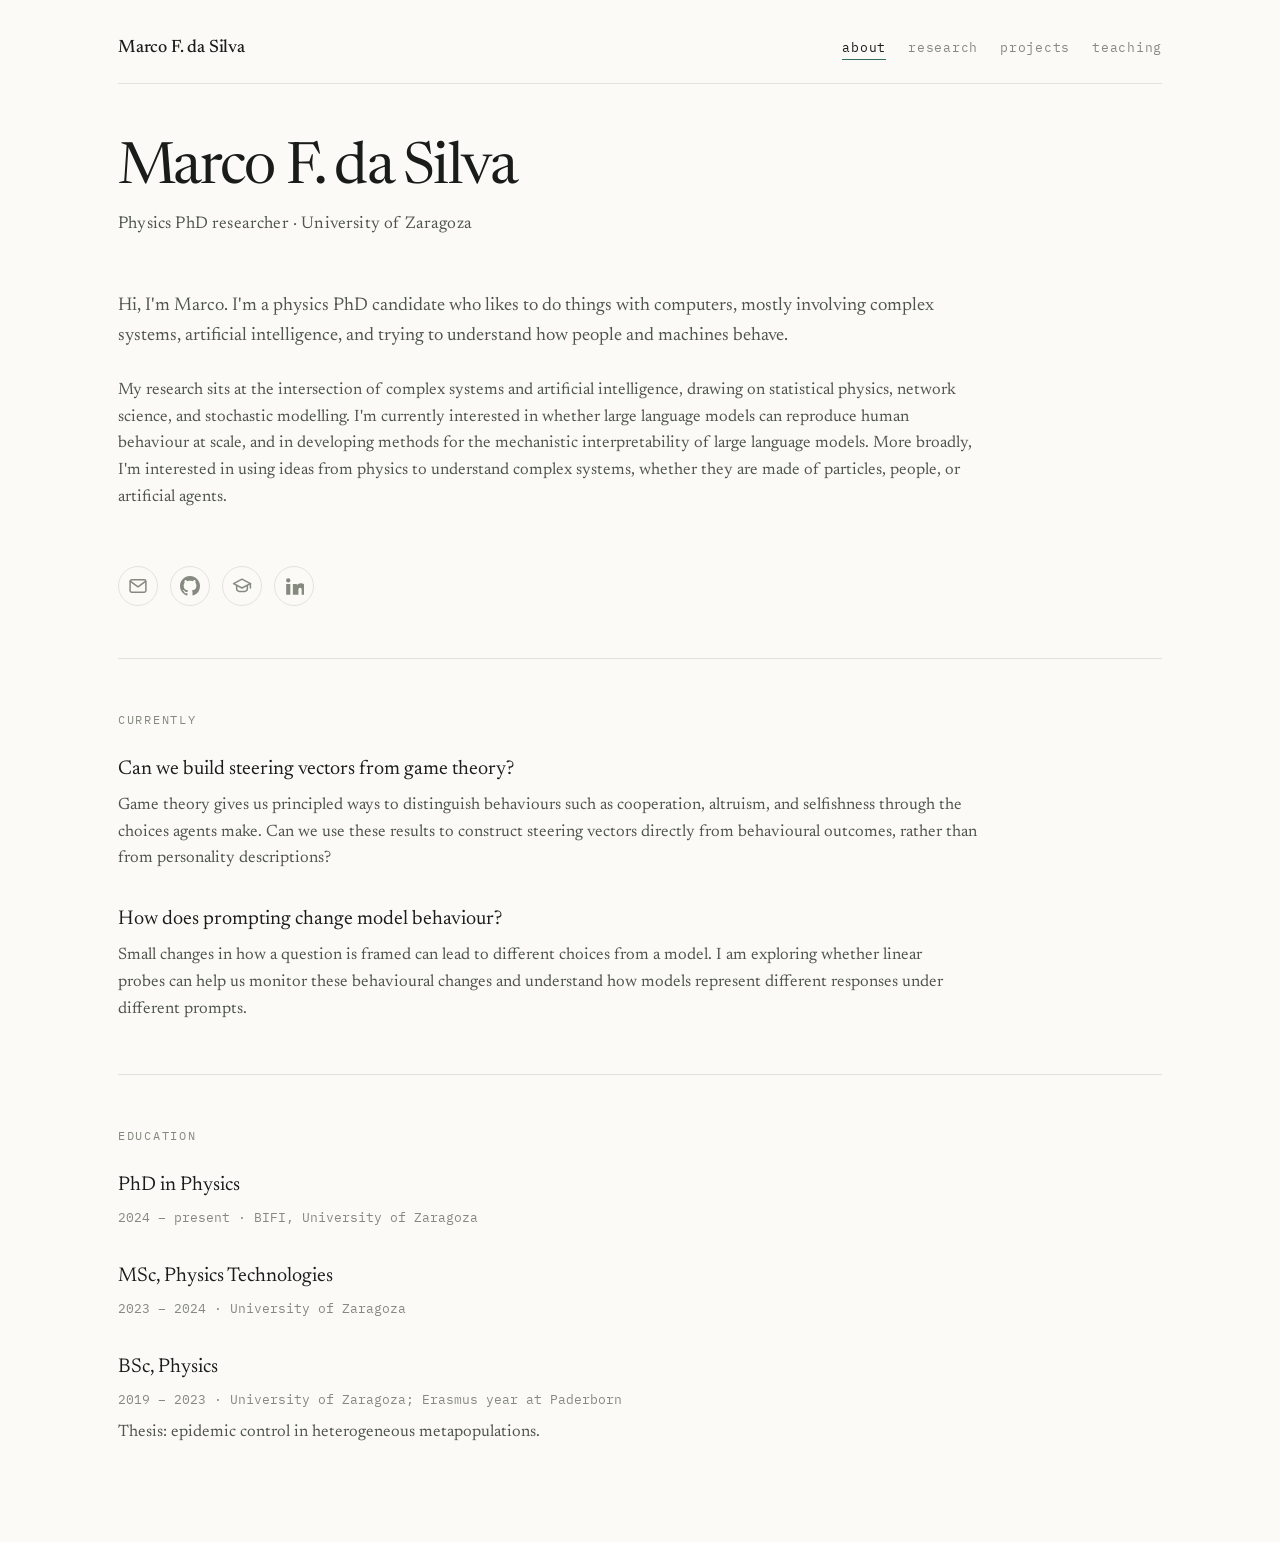
==== index.html @ 0861b586 "reframe the second item around prompting and linear probes Co-Authored-By: Claude Opus 5 (1M context" ====
<!DOCTYPE html>
<html lang="en">
<head>
<meta charset="utf-8">
<meta name="viewport" content="width=device-width, initial-scale=1">
<title>Marco F. da Silva</title>
<link rel="stylesheet" href="https://fonts.googleapis.com/css2?family=Newsreader:ital,opsz,wght@0,6..72,300;0,6..72,400;0,6..72,500;1,6..72,300;1,6..72,400&family=IBM+Plex+Mono:wght@400;500&display=swap">
<link rel="stylesheet" href="assets/style.css">
</head>
<body>
<div class="shell">
  <nav>
    <div class="wordmark">Marco F. da Silva</div>
    <div class="navlinks">
      <a href="index.html" aria-current="page">about</a>
      <a href="research.html">research</a>
      <a href="projects.html">projects</a>
      <a href="teaching.html">teaching</a>
    </div>
  </nav>

  <section class="page" id="about">
    <div class="head">
      <h1 class="name">Marco F. da Silva</h1>
      <div class="role">Physics PhD researcher · University of Zaragoza</div>
    </div>
    <div class="block">
      <p class="lede measure">Hi, I'm Marco. I'm a physics PhD candidate who likes to do things with computers, mostly involving complex systems, artificial intelligence, and trying to understand how people and machines behave.</p>
      <p class="body measure">My research sits at the intersection of complex systems and artificial intelligence, drawing on statistical physics, network science, and stochastic modelling. I'm currently interested in whether large language models can reproduce human behaviour at scale, and in developing methods for the mechanistic interpretability of large language models. More broadly, I'm interested in using ideas from physics to understand complex systems, whether they are made of particles, people, or artificial agents.</p>
    </div>
    <div class="contact">
      <a class="ic" href="mailto:markfds1228@gmail.com" title="Email" aria-label="Email"><svg viewBox="0 0 24 24" width="20" height="20" aria-hidden="true" fill="none" stroke="currentColor" stroke-width="1.8" stroke-linecap="round" stroke-linejoin="round"><rect x="2.5" y="4.5" width="19" height="15" rx="2"/><path d="m3 6.5 9 6.5 9-6.5"/></svg></a>
      <a class="ic" href="https://github.com/Markfds01" title="GitHub" aria-label="GitHub"><svg viewBox="0 0 16 16" width="20" height="20" aria-hidden="true"><path fill="currentColor" d="M8 0C3.58 0 0 3.58 0 8c0 3.54 2.29 6.53 5.47 7.59.4.07.55-.17.55-.38 0-.19-.01-.82-.01-1.49-2.01.37-2.53-.49-2.69-.94-.09-.23-.48-.94-.82-1.13-.28-.15-.68-.52-.01-.53.63-.01 1.08.58 1.23.82.72 1.21 1.87.87 2.33.66.07-.52.28-.87.51-1.07-1.78-.2-3.64-.89-3.64-3.95 0-.87.31-1.59.82-2.15-.08-.2-.36-1.02.08-2.12 0 0 .67-.21 2.2.82.64-.18 1.32-.27 2-.27s1.36.09 2 .27c1.53-1.04 2.2-.82 2.2-.82.44 1.1.16 1.92.08 2.12.51.56.82 1.27.82 2.15 0 3.07-1.87 3.75-3.65 3.95.29.25.54.73.54 1.48 0 1.07-.01 1.93-.01 2.2 0 .21.15.46.55.38A8.01 8.01 0 0 0 16 8c0-4.42-3.58-8-8-8z"/></svg></a>
      <a class="ic" href="https://scholar.google.es/citations?user=tlxpQOIAAAAJ" title="Google Scholar" aria-label="Google Scholar"><svg viewBox="0 0 24 24" width="20" height="20" aria-hidden="true" fill="none" stroke="currentColor" stroke-width="1.8" stroke-linecap="round" stroke-linejoin="round"><path d="M12 3.8 1.9 9.1 12 14.4l10.1-5.3L12 3.8z"/><path d="M5.6 11.4v4.1c0 1.7 2.9 3.1 6.4 3.1s6.4-1.4 6.4-3.1v-4.1"/><path d="M22.1 9.1v5.2"/></svg></a>
      <a class="ic" href="https://www.linkedin.com/in/marco-fern%C3%A1ndez-da-silva/" title="LinkedIn" aria-label="LinkedIn"><svg viewBox="0 0 16 16" width="20" height="20" aria-hidden="true"><path fill="currentColor" d="M3.4 1.7a1.75 1.75 0 1 1 0 3.5 1.75 1.75 0 0 1 0-3.5zM1.75 6.4h3.3V15h-3.3V6.4zm5.35 0h3.17v1.17h.05c.44-.83 1.52-1.71 3.13-1.71 3.35 0 3.97 2.2 3.97 5.06V15h-3.3v-3.62c0-.86-.02-1.97-1.2-1.97-1.2 0-1.39.94-1.39 1.91V15H7.1V6.4z"/></svg></a>
    </div>
    <div class="rule"></div>
    <div class="block">
      <div class="eyebrow">Currently</div>
      <div class="items">
        <div class="item">
          <h3>Can we build steering vectors from game theory?</h3>
          <p class="body measure">Game theory gives us principled ways to distinguish behaviours such as cooperation, altruism, and selfishness through the choices agents make. Can we use these results to construct steering vectors directly from behavioural outcomes, rather than from personality descriptions?</p>
        </div>
        <div class="item">
          <h3>How does prompting change model behaviour?</h3>
          <p class="body measure">Small changes in how a question is framed can lead to different choices from a model. I am exploring whether linear probes can help us monitor these behavioural changes and understand how models represent different responses under different prompts.</p>
        </div>
      </div>
    </div>
    <div class="rule"></div>
    <div class="block">
      <div class="eyebrow">Education</div>
      <div class="items">
        <div class="item">
          <h3>PhD in Physics</h3>
          <p class="meta">2024 – present · BIFI, University of Zaragoza</p>
        </div>
        <div class="item">
          <h3>MSc, Physics Technologies</h3>
          <p class="meta">2023 – 2024 · University of Zaragoza</p>
        </div>
        <div class="item">
          <h3>BSc, Physics</h3>
          <p class="meta">2019 – 2023 · University of Zaragoza; Erasmus year at Paderborn</p>
          <p class="body measure">Thesis: epidemic control in heterogeneous metapopulations.</p>
        </div>
      </div>
    </div>
  </section>
</div>
</body>
</html>
---- assets/style.css ----
:root {
  --ground: #fbfaf7;
  --panel: #ffffff;
  --rule: #e3e2dc;
  --ink: #1a1c19;
  --soft: #4f544c;
  --faint: #85897f;
  --accent: #2f6f5e;
  --accent-soft: #dcebe5;
}
@media (prefers-color-scheme: dark) {
  :root:not([data-theme="light"]) {
    --ground: #121412;
    --panel: #181b18;
    --rule: #272b26;
    --ink: #eae8e1;
    --soft: #a5aa9f;
    --faint: #6e7369;
    --accent: #86bda9;
    --accent-soft: #1c2622;
  }
}
:root[data-theme="dark"] {
  --ground: #121412;
  --panel: #181b18;
  --rule: #272b26;
  --ink: #eae8e1;
  --soft: #a5aa9f;
  --faint: #6e7369;
  --accent: #86bda9;
  --accent-soft: #1c2622;
}

* { box-sizing: border-box; }
body {
  margin: 0;
  background: var(--ground);
  color: var(--ink);
  font-family: Newsreader, Georgia, "Times New Roman", serif;
  font-size: 16.5px;
  line-height: 1.62;
}
a { color: var(--accent); text-decoration: none; border-bottom: 1px solid color-mix(in oklab, var(--accent) 35%, transparent); }
a:hover { border-bottom-color: var(--accent); }
a:focus-visible { outline: 2px solid var(--accent); outline-offset: 3px; border-radius: 2px; }

.shell { max-width: 1100px; margin: 0 auto; padding: 0 28px 96px; }
.measure { max-width: 860px; }
.row { display: grid; grid-template-columns: minmax(0, 42%) minmax(0, 1fr); gap: 34px; align-items: start; }
.row > .col { display: flex; flex-direction: column; gap: 10px; }
@media (max-width: 780px) { .row { grid-template-columns: minmax(0, 1fr); gap: 20px; } }
.plate { border: 1px solid var(--rule); border-radius: 3px; background: var(--panel); padding: 10px; }
.plate img, .plate svg { width: 100%; height: auto; display: block; border-radius: 2px; }
.plate img { background: #fff; }

nav {
  display: flex; justify-content: space-between; align-items: baseline;
  gap: 24px; flex-wrap: wrap;
  padding: 34px 0 20px; border-bottom: 1px solid var(--rule); margin-bottom: 56px;
}
.wordmark { font-size: 18px; font-weight: 500; letter-spacing: -0.01em; }
.navlinks { display: flex; gap: 22px; }
.navlinks a {
  font-family: "IBM Plex Mono", ui-monospace, monospace;
  font-size: 12.5px; letter-spacing: 0.06em;
  padding: 2px 0;
  color: var(--faint); border-bottom: 1px solid transparent;
}
.navlinks a:hover { color: var(--soft); }
.navlinks a[aria-current="page"] { color: var(--ink); border-bottom-color: var(--accent); }
.navlinks a:focus-visible { outline: 2px solid var(--accent); outline-offset: 3px; }

.page { display: flex; flex-direction: column; gap: 52px; }

.eyebrow {
  font-family: "IBM Plex Mono", ui-monospace, monospace;
  font-size: 11.5px; letter-spacing: 0.15em; text-transform: uppercase; color: var(--faint);
}
h1.name { margin: 0; font-size: 58px; font-weight: 400; letter-spacing: -0.03em; line-height: 1.02; }
.role { font-size: 17px; color: var(--soft); letter-spacing: 0.01em; }
@media (max-width: 560px) { h1.name { font-size: 40px; } }
h1 { margin: 0; font-size: 40px; font-weight: 400; letter-spacing: -0.02em; line-height: 1.12; text-wrap: balance; }
h2 { margin: 0; font-size: 26px; font-weight: 400; letter-spacing: -0.01em; line-height: 1.25; text-wrap: balance; }
h3 { margin: 0; font-size: 20px; font-weight: 400; line-height: 1.35; }
p { margin: 0; text-wrap: pretty; }
.lede { font-size: 18.5px; color: var(--soft); }
.body { color: var(--soft); }
.meta { font-family: "IBM Plex Mono", ui-monospace, monospace; font-size: 13px; color: var(--faint); line-height: 1.6; }

.block { display: flex; flex-direction: column; gap: 26px; }
.head { display: flex; flex-direction: column; gap: 12px; }
.items { display: flex; flex-direction: column; gap: 34px; }
.item { display: flex; flex-direction: column; gap: 9px; }
.media { display: flex; flex-direction: column; gap: 10px; margin: 6px 0 2px; }
.rule { height: 1px; background: var(--rule); }

.pub { display: flex; flex-direction: column; gap: 10px; padding-left: 18px; border-left: 2px solid var(--accent); }
.authors { color: var(--soft); font-size: 16.5px; }
.authors em { font-style: normal; color: var(--ink); border-bottom: 1px solid var(--rule); }
.venue { font-family: "IBM Plex Mono", ui-monospace, monospace; font-size: 13px; color: var(--faint); }
.links { display: flex; gap: 18px; flex-wrap: wrap; font-family: "IBM Plex Mono", ui-monospace, monospace; font-size: 13px; }
.links.repo a { border-bottom: none; font-size: 13px; }
.links.repo a:hover { text-decoration: underline; }


.termgrid { display: grid; grid-template-columns: repeat(2, minmax(0, 1fr)); gap: 14px; }
@media (max-width: 780px) { .termgrid { grid-template-columns: minmax(0, 1fr); } }
.termcol { display: flex; flex-direction: column; gap: 8px; }
.tp { color: var(--soft); }
.term { background: #0c0e0c; border: 1px solid var(--rule); border-radius: 3px; padding: 18px 20px;
        font-family: "IBM Plex Mono", ui-monospace, monospace; font-size: 12.5px; line-height: 1.6;
        color: #cfd6cd; height: 12em; overflow: hidden; white-space: pre-wrap; overflow-wrap: anywhere; }
.term .pt { color: #6e7d6c; }
.term .cmd { color: #7f9c7c; display: block; margin-bottom: 0.5em; }
.term .rate { color: #5f6b5e; display: block; margin-top: 0.5em; }
.term .cursor { display: inline-block; width: 0.55em; height: 1.05em; vertical-align: -0.18em;
                background: var(--accent); animation: blink 1.05s steps(1) infinite; }
@keyframes blink { 50% { opacity: 0; } }
.termbar { display: flex; align-items: baseline; justify-content: space-between; gap: 16px; flex-wrap: wrap; }
.termbar button { font-family: "IBM Plex Mono", ui-monospace, monospace; font-size: 12px; color: var(--accent);
                  background: none; border: 1px solid var(--rule); border-radius: 3px; padding: 4px 11px; cursor: pointer; }
.termbar button:hover { border-color: var(--accent); }
.termbar button:focus-visible { outline: 2px solid var(--accent); outline-offset: 2px; }
.vidgrid { display: grid; grid-template-columns: repeat(2, minmax(0, 1fr)); gap: 14px; }
@media (max-width: 700px) { .vidgrid { grid-template-columns: minmax(0, 1fr); } }
.vidgrid video { width: 100%; height: auto; display: block; border: 1px solid var(--rule); border-radius: 3px; background: #000; }
@media (prefers-reduced-motion: reduce) { .term .cursor { animation: none; } }
.contact { display: flex; gap: 12px; flex-wrap: wrap; margin-top: 4px; }
.contact a.ic { display: inline-flex; align-items: center; justify-content: center; width: 40px; height: 40px;
                color: var(--faint); border: 1px solid var(--rule); border-radius: 50%; transition: color .15s, border-color .15s; }
.contact a.ic:hover { color: var(--accent); border-color: var(--accent); }
.contact a.ic:focus-visible { outline: 2px solid var(--accent); outline-offset: 3px; }
@media (max-width: 560px) { h1 { font-size: 32px; } body { font-size: 15.5px; } }
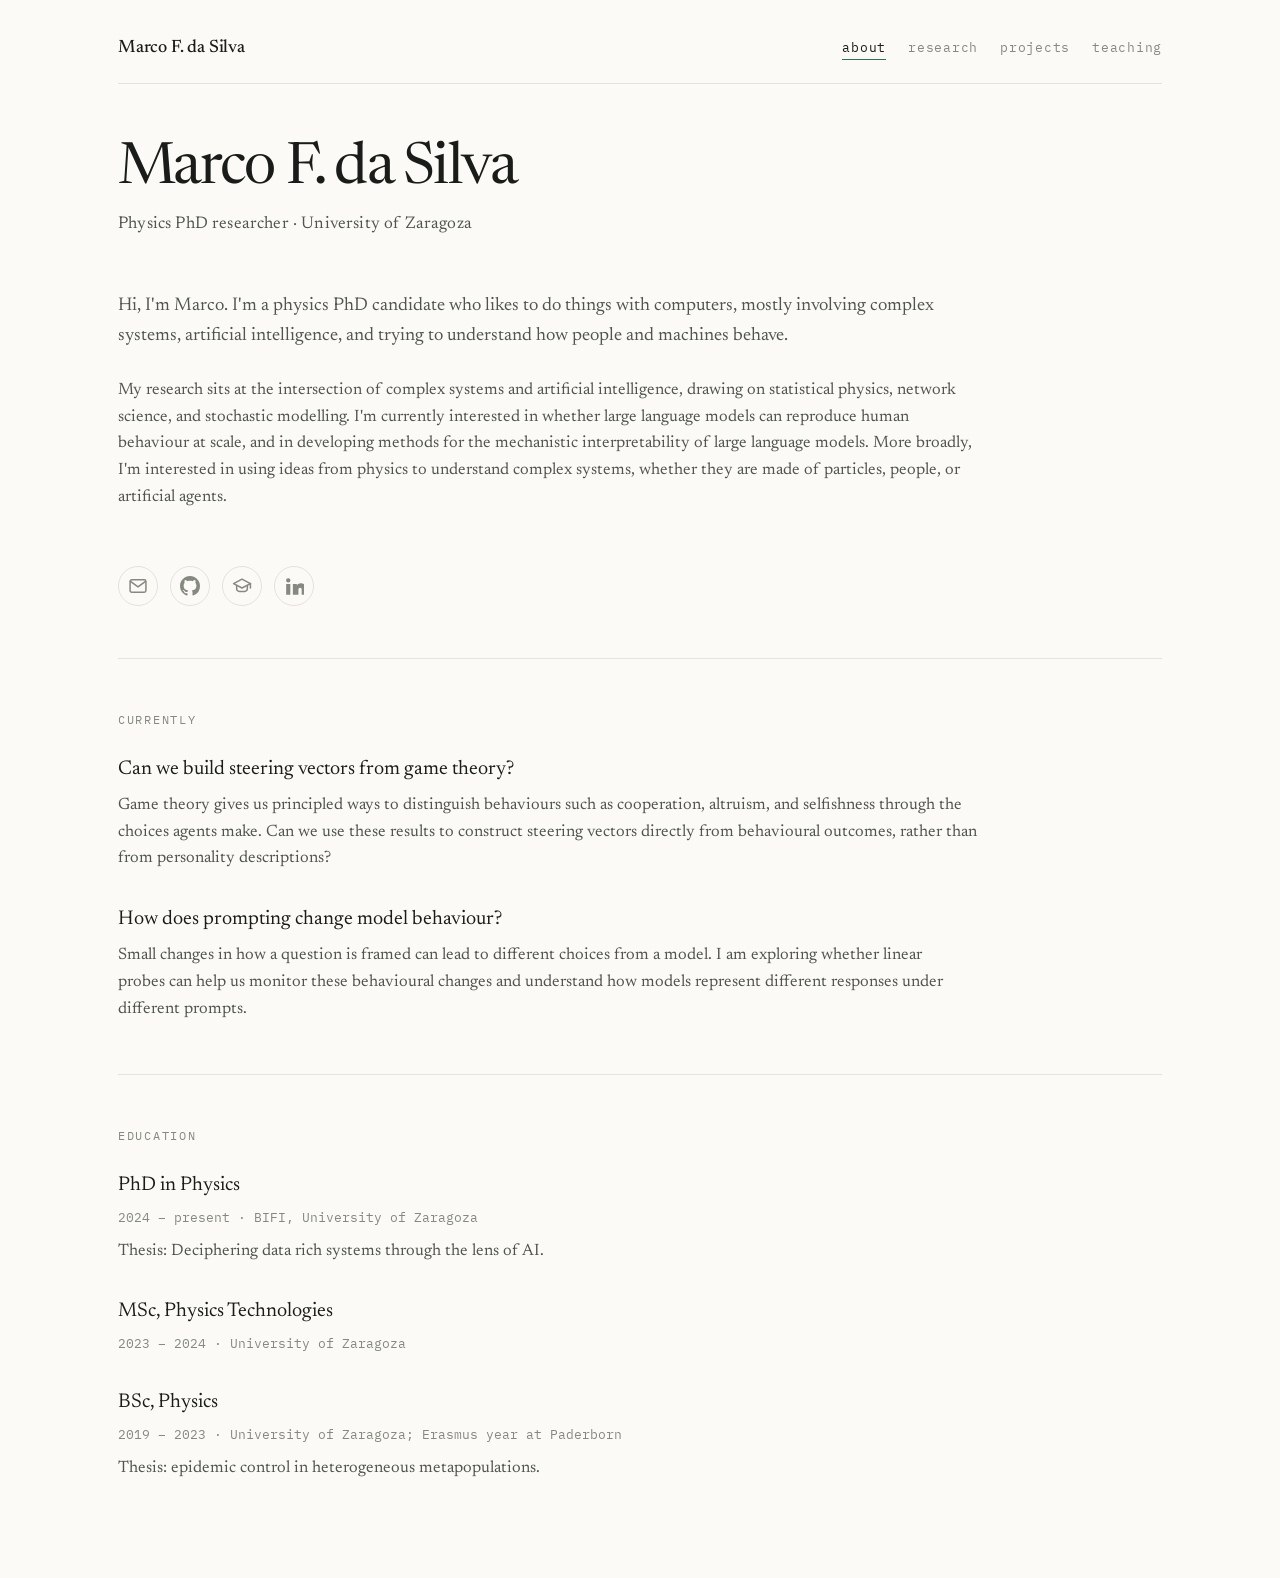
==== commit b82a0d5b: "about: add the PhD thesis title under Education Co-Authored-By: Claude Opus 5 (1M context) <noreply@" ====
--- a/index.html
+++ b/index.html
@@ -5,7 +5,7 @@
 <meta name="viewport" content="width=device-width, initial-scale=1">
 <title>Marco F. da Silva</title>
 <link rel="stylesheet" href="https://fonts.googleapis.com/css2?family=Newsreader:ital,opsz,wght@0,6..72,300;0,6..72,400;0,6..72,500;1,6..72,300;1,6..72,400&family=IBM+Plex+Mono:wght@400;500&display=swap">
-<link rel="stylesheet" href="assets/style.css">
+<link rel="stylesheet" href="assets/style.css?v=2">
 </head>
 <body>
 <div class="shell">
@@ -55,6 +55,7 @@
         <div class="item">
           <h3>PhD in Physics</h3>
           <p class="meta">2024 – present · BIFI, University of Zaragoza</p>
+          <p class="body measure">Thesis: Deciphering data rich systems through the lens of AI.</p>
         </div>
         <div class="item">
           <h3>MSc, Physics Technologies</h3>
--- a/assets/style.css
+++ b/assets/style.css
@@ -48,7 +48,8 @@
 .measure { max-width: 860px; }
 .row { display: grid; grid-template-columns: minmax(0, 42%) minmax(0, 1fr); gap: 34px; align-items: start; }
 .row > .col { display: flex; flex-direction: column; gap: 10px; }
-@media (max-width: 780px) { .row { grid-template-columns: minmax(0, 1fr); gap: 20px; } }
+.row.aside { grid-template-columns: minmax(0, 20%) minmax(0, 1fr); gap: 26px; }
+@media (max-width: 780px) { .row, .row.aside { grid-template-columns: minmax(0, 1fr); gap: 20px; } }
 .plate { border: 1px solid var(--rule); border-radius: 3px; background: var(--panel); padding: 10px; }
 .plate img, .plate svg { width: 100%; height: auto; display: block; border-radius: 2px; }
 .plate img { background: #fff; }
@@ -95,6 +96,7 @@
 .rule { height: 1px; background: var(--rule); }
 
 .pub { display: flex; flex-direction: column; gap: 10px; padding-left: 18px; border-left: 2px solid var(--accent); }
+.item.rail { padding-left: 18px; border-left: 2px solid var(--accent); }
 .authors { color: var(--soft); font-size: 16.5px; }
 .authors em { font-style: normal; color: var(--ink); border-bottom: 1px solid var(--rule); }
 .venue { font-family: "IBM Plex Mono", ui-monospace, monospace; font-size: 13px; color: var(--faint); }
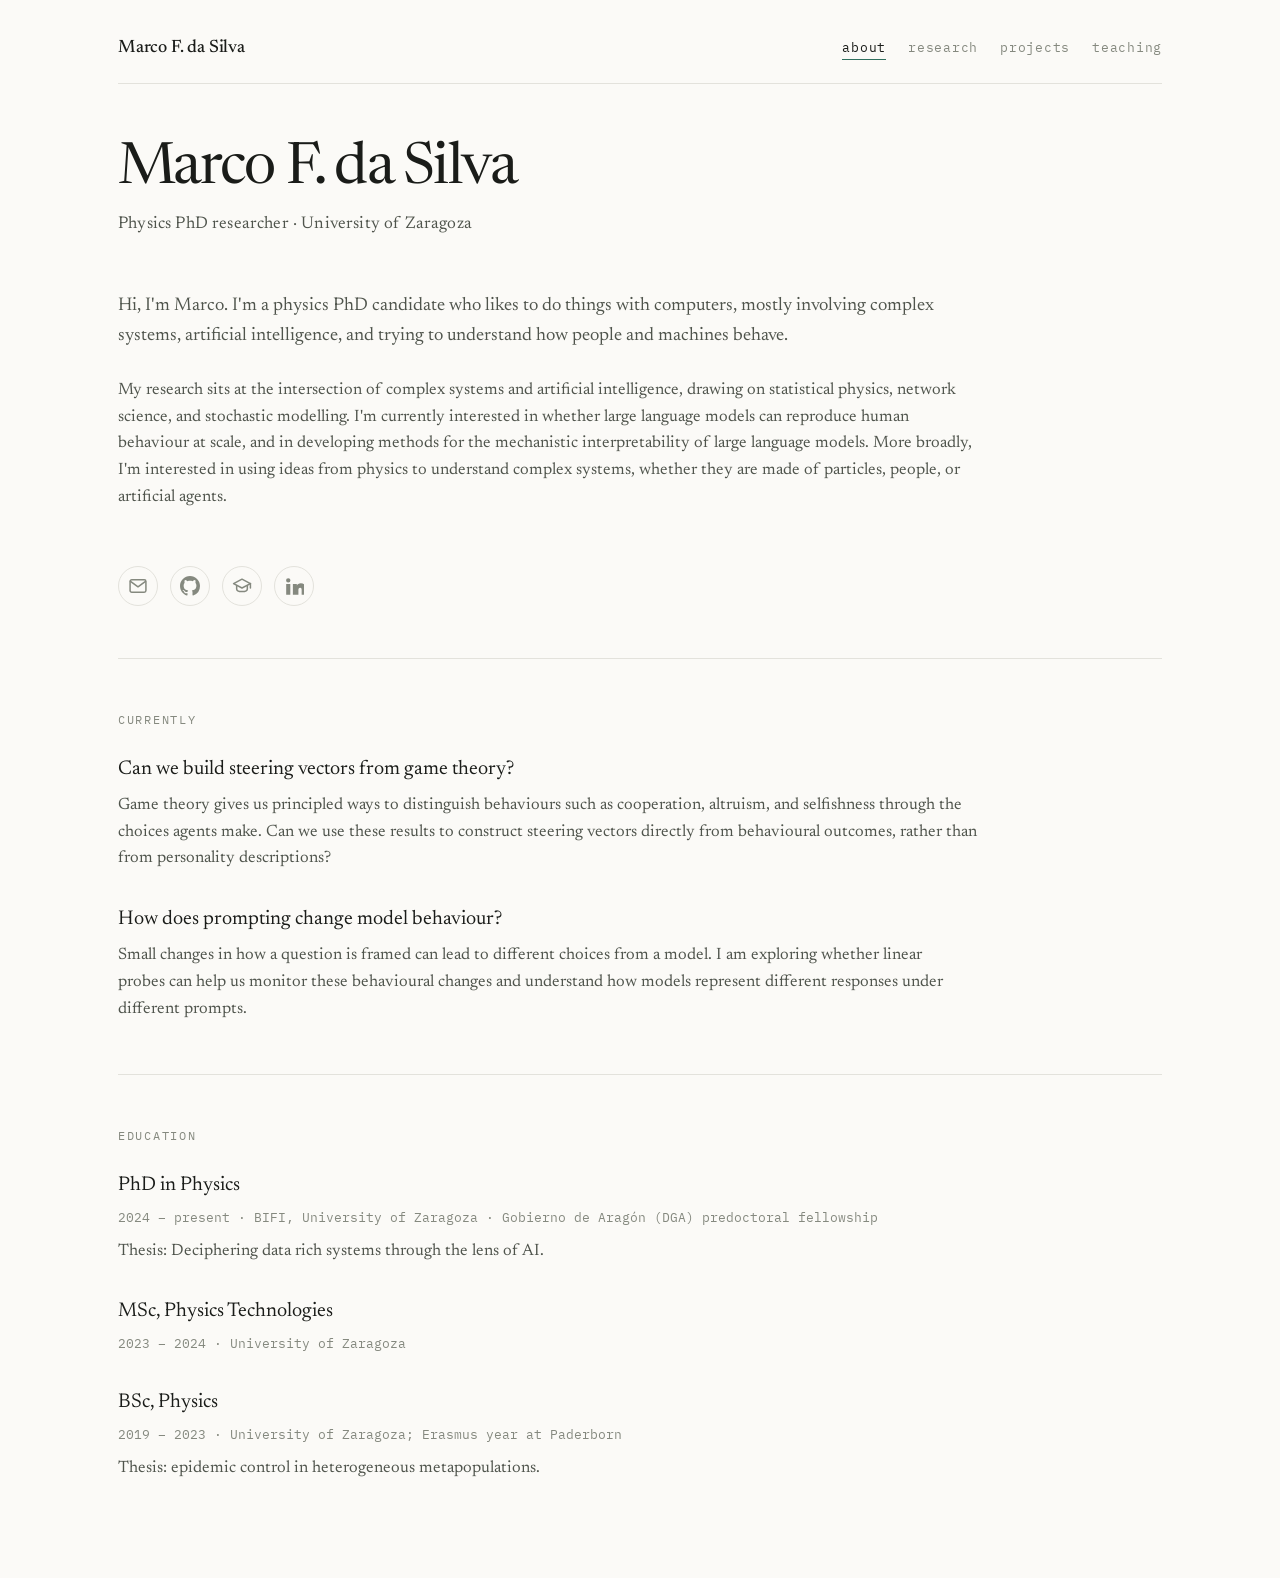
==== commit 879c223d: "about: note the DGA predoctoral fellowship on the PhD entry Co-Authored-By: Claude Opus 5 (1M contex" ====
--- a/index.html
+++ b/index.html
@@ -54,7 +54,7 @@
       <div class="items">
         <div class="item">
           <h3>PhD in Physics</h3>
-          <p class="meta">2024 – present · BIFI, University of Zaragoza</p>
+          <p class="meta">2024 – present · BIFI, University of Zaragoza · Gobierno de Aragón (DGA) predoctoral fellowship</p>
           <p class="body measure">Thesis: Deciphering data rich systems through the lens of AI.</p>
         </div>
         <div class="item">
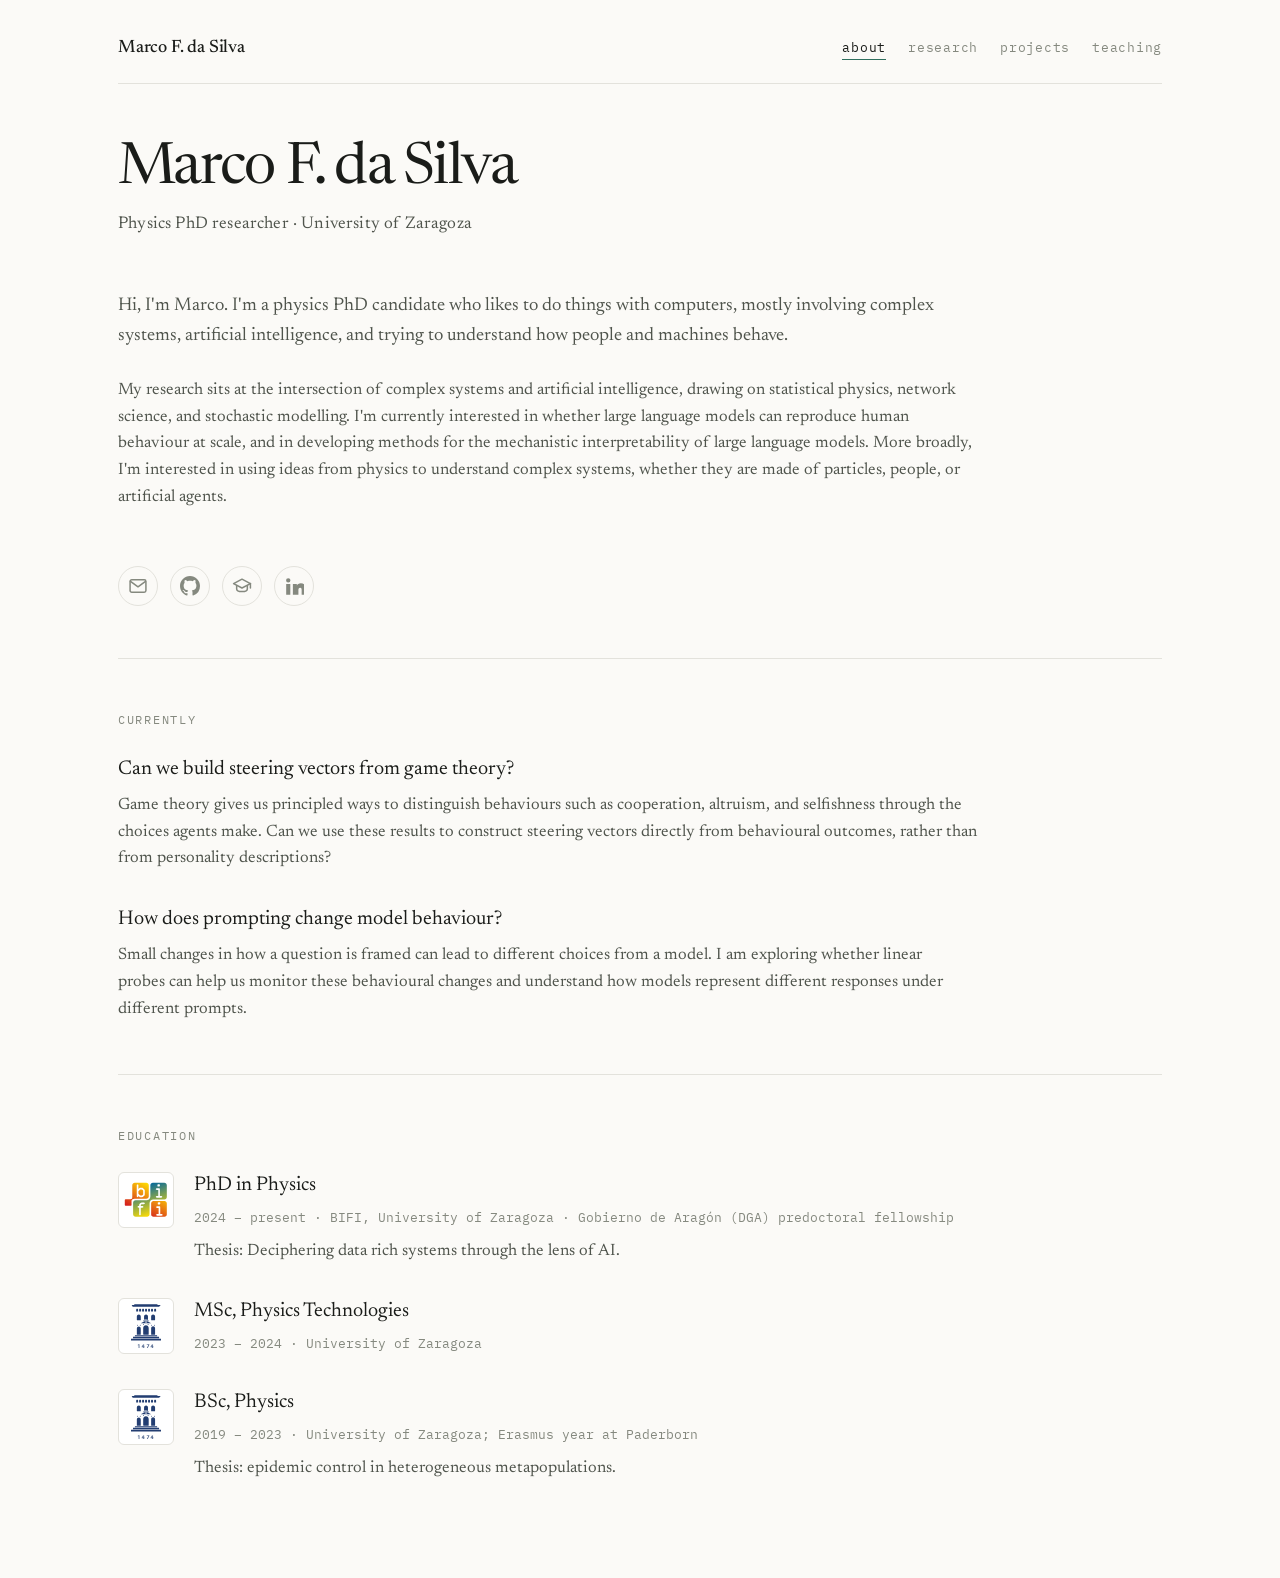
==== commit 8335b796: "about: add BIFI and Unizar logos to the Education entries Co-Authored-By: Claude Opus 5.5 (1M contex" ====
--- a/index.html
+++ b/index.html
@@ -5,7 +5,7 @@
 <meta name="viewport" content="width=device-width, initial-scale=1">
 <title>Marco F. da Silva</title>
 <link rel="stylesheet" href="https://fonts.googleapis.com/css2?family=Newsreader:ital,opsz,wght@0,6..72,300;0,6..72,400;0,6..72,500;1,6..72,300;1,6..72,400&family=IBM+Plex+Mono:wght@400;500&display=swap">
-<link rel="stylesheet" href="assets/style.css?v=2">
+<link rel="stylesheet" href="assets/style.css?v=3">
 </head>
 <body>
 <div class="shell">
@@ -52,19 +52,28 @@
     <div class="block">
       <div class="eyebrow">Education</div>
       <div class="items">
-        <div class="item">
-          <h3>PhD in Physics</h3>
-          <p class="meta">2024 – present · BIFI, University of Zaragoza · Gobierno de Aragón (DGA) predoctoral fellowship</p>
-          <p class="body measure">Thesis: Deciphering data rich systems through the lens of AI.</p>
+        <div class="item edu">
+          <div class="badge"><img src="assets/logo-bifi.svg" alt=""></div>
+          <div class="col">
+            <h3>PhD in Physics</h3>
+            <p class="meta">2024 – present · BIFI, University of Zaragoza · Gobierno de Aragón (DGA) predoctoral fellowship</p>
+            <p class="body measure">Thesis: Deciphering data rich systems through the lens of AI.</p>
+          </div>
         </div>
-        <div class="item">
-          <h3>MSc, Physics Technologies</h3>
-          <p class="meta">2023 – 2024 · University of Zaragoza</p>
+        <div class="item edu">
+          <div class="badge"><img src="assets/logo-unizar.svg" alt=""></div>
+          <div class="col">
+            <h3>MSc, Physics Technologies</h3>
+            <p class="meta">2023 – 2024 · University of Zaragoza</p>
+          </div>
         </div>
-        <div class="item">
-          <h3>BSc, Physics</h3>
-          <p class="meta">2019 – 2023 · University of Zaragoza; Erasmus year at Paderborn</p>
-          <p class="body measure">Thesis: epidemic control in heterogeneous metapopulations.</p>
+        <div class="item edu">
+          <div class="badge"><img src="assets/logo-unizar.svg" alt=""></div>
+          <div class="col">
+            <h3>BSc, Physics</h3>
+            <p class="meta">2019 – 2023 · University of Zaragoza; Erasmus year at Paderborn</p>
+            <p class="body measure">Thesis: epidemic control in heterogeneous metapopulations.</p>
+          </div>
         </div>
       </div>
     </div>
--- a/assets/style.css
+++ b/assets/style.css
@@ -97,6 +97,11 @@
 
 .pub { display: flex; flex-direction: column; gap: 10px; padding-left: 18px; border-left: 2px solid var(--accent); }
 .item.rail { padding-left: 18px; border-left: 2px solid var(--accent); }
+.item.edu { display: grid; grid-template-columns: 56px minmax(0, 1fr); gap: 20px; align-items: start; }
+.item.edu > .col { display: flex; flex-direction: column; gap: 9px; }
+.badge { width: 56px; height: 56px; padding: 5px; display: flex; align-items: center; justify-content: center;
+         background: #fff; border: 1px solid var(--rule); border-radius: 6px; }
+.badge img { max-width: 100%; max-height: 100%; display: block; }
 .authors { color: var(--soft); font-size: 16.5px; }
 .authors em { font-style: normal; color: var(--ink); border-bottom: 1px solid var(--rule); }
 .venue { font-family: "IBM Plex Mono", ui-monospace, monospace; font-size: 13px; color: var(--faint); }
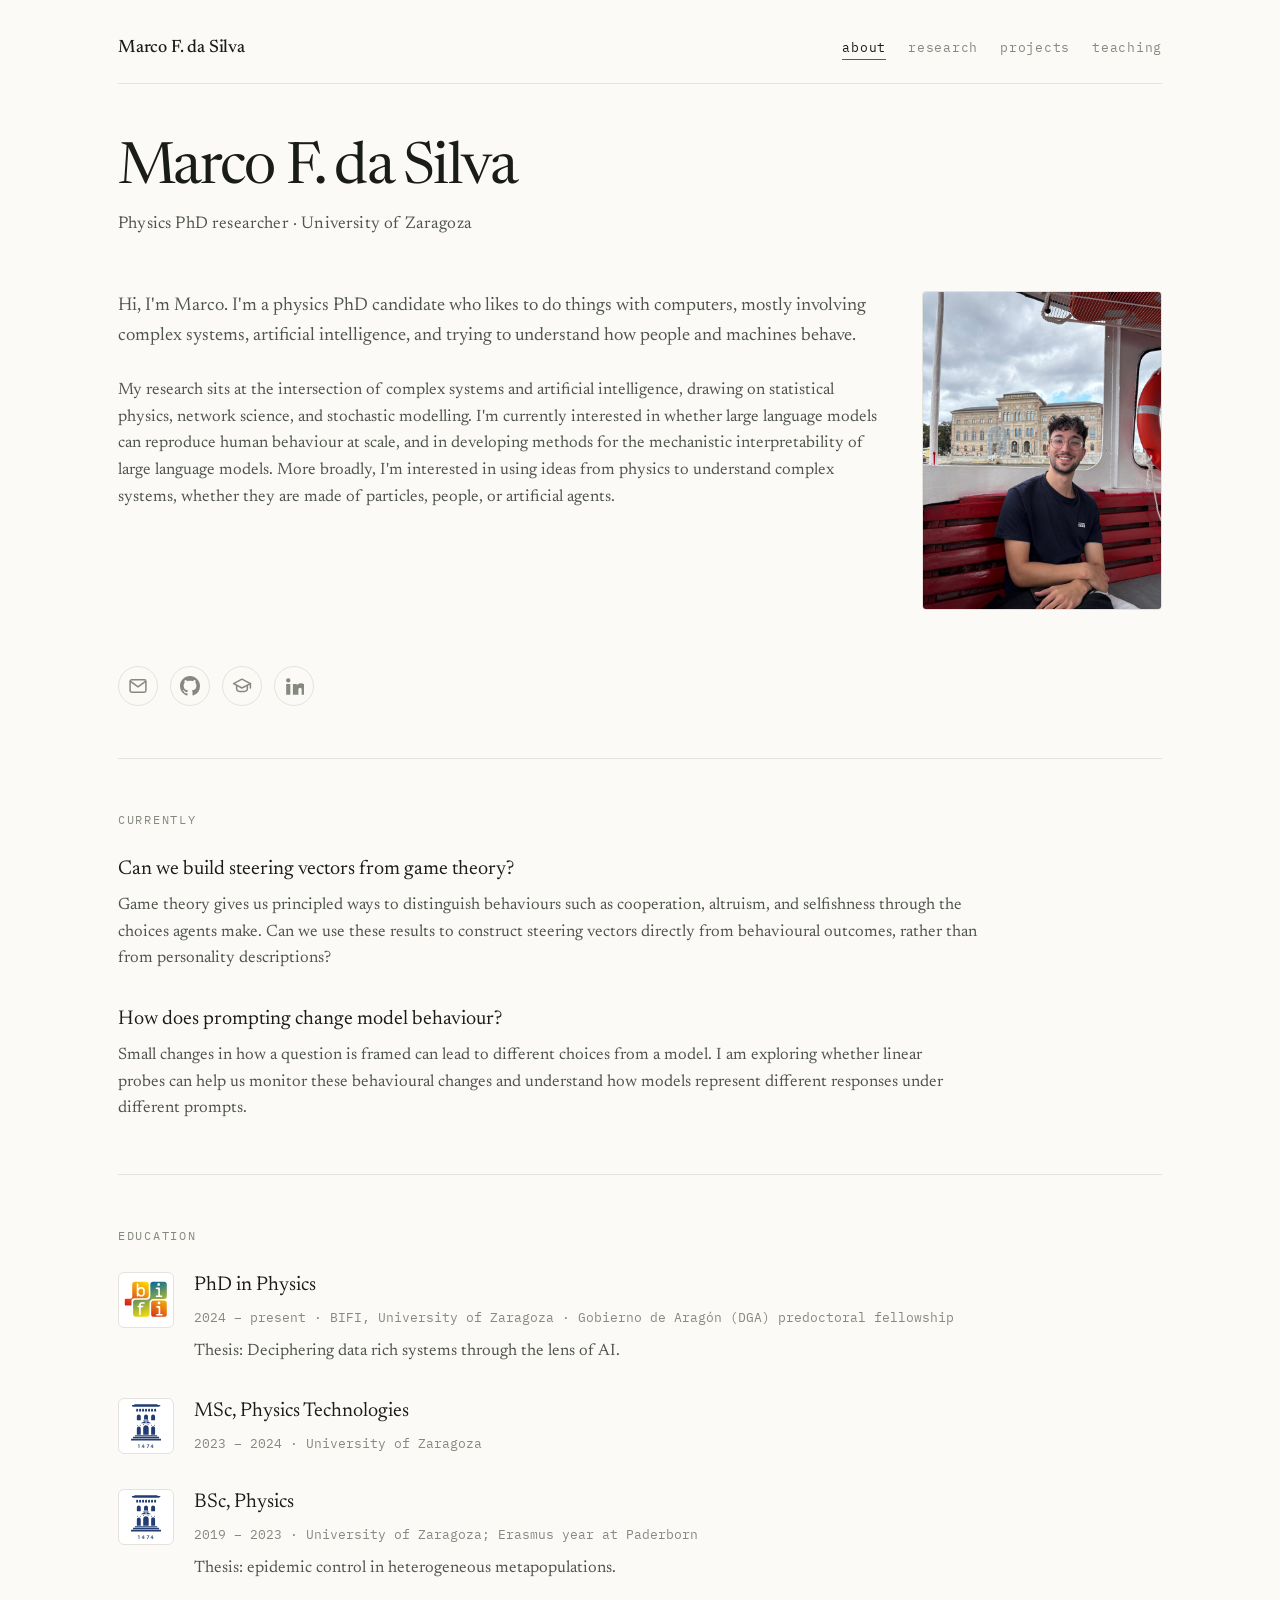
==== commit 5d91a5e5: "about: add a portrait beside the introduction Co-Authored-By: Claude Opus 5.5 (1M context) <noreply@" ====
--- a/index.html
+++ b/index.html
@@ -5,7 +5,7 @@
 <meta name="viewport" content="width=device-width, initial-scale=1">
 <title>Marco F. da Silva</title>
 <link rel="stylesheet" href="https://fonts.googleapis.com/css2?family=Newsreader:ital,opsz,wght@0,6..72,300;0,6..72,400;0,6..72,500;1,6..72,300;1,6..72,400&family=IBM+Plex+Mono:wght@400;500&display=swap">
-<link rel="stylesheet" href="assets/style.css?v=3">
+<link rel="stylesheet" href="assets/style.css?v=4">
 </head>
 <body>
 <div class="shell">
@@ -24,9 +24,12 @@
       <h1 class="name">Marco F. da Silva</h1>
       <div class="role">Physics PhD researcher · University of Zaragoza</div>
     </div>
-    <div class="block">
-      <p class="lede measure">Hi, I'm Marco. I'm a physics PhD candidate who likes to do things with computers, mostly involving complex systems, artificial intelligence, and trying to understand how people and machines behave.</p>
-      <p class="body measure">My research sits at the intersection of complex systems and artificial intelligence, drawing on statistical physics, network science, and stochastic modelling. I'm currently interested in whether large language models can reproduce human behaviour at scale, and in developing methods for the mechanistic interpretability of large language models. More broadly, I'm interested in using ideas from physics to understand complex systems, whether they are made of particles, people, or artificial agents.</p>
+    <div class="intro">
+      <div class="block">
+        <p class="lede measure">Hi, I'm Marco. I'm a physics PhD candidate who likes to do things with computers, mostly involving complex systems, artificial intelligence, and trying to understand how people and machines behave.</p>
+        <p class="body measure">My research sits at the intersection of complex systems and artificial intelligence, drawing on statistical physics, network science, and stochastic modelling. I'm currently interested in whether large language models can reproduce human behaviour at scale, and in developing methods for the mechanistic interpretability of large language models. More broadly, I'm interested in using ideas from physics to understand complex systems, whether they are made of particles, people, or artificial agents.</p>
+      </div>
+      <img class="portrait" src="assets/portrait.jpg" alt="Marco smiling on the deck of a boat in Stockholm, with the Nationalmuseum across the water behind him.">
     </div>
     <div class="contact">
       <a class="ic" href="mailto:markfds1228@gmail.com" title="Email" aria-label="Email"><svg viewBox="0 0 24 24" width="20" height="20" aria-hidden="true" fill="none" stroke="currentColor" stroke-width="1.8" stroke-linecap="round" stroke-linejoin="round"><rect x="2.5" y="4.5" width="19" height="15" rx="2"/><path d="m3 6.5 9 6.5 9-6.5"/></svg></a>
--- a/assets/style.css
+++ b/assets/style.css
@@ -89,6 +89,9 @@
 .meta { font-family: "IBM Plex Mono", ui-monospace, monospace; font-size: 13px; color: var(--faint); line-height: 1.6; }
 
 .block { display: flex; flex-direction: column; gap: 26px; }
+.intro { display: grid; grid-template-columns: minmax(0, 1fr) 240px; gap: 44px; align-items: start; }
+.portrait { width: 100%; height: auto; display: block; border: 1px solid var(--rule); border-radius: 4px; }
+@media (max-width: 780px) { .intro { grid-template-columns: minmax(0, 1fr); gap: 26px; } .portrait { max-width: 240px; } }
 .head { display: flex; flex-direction: column; gap: 12px; }
 .items { display: flex; flex-direction: column; gap: 34px; }
 .item { display: flex; flex-direction: column; gap: 9px; }
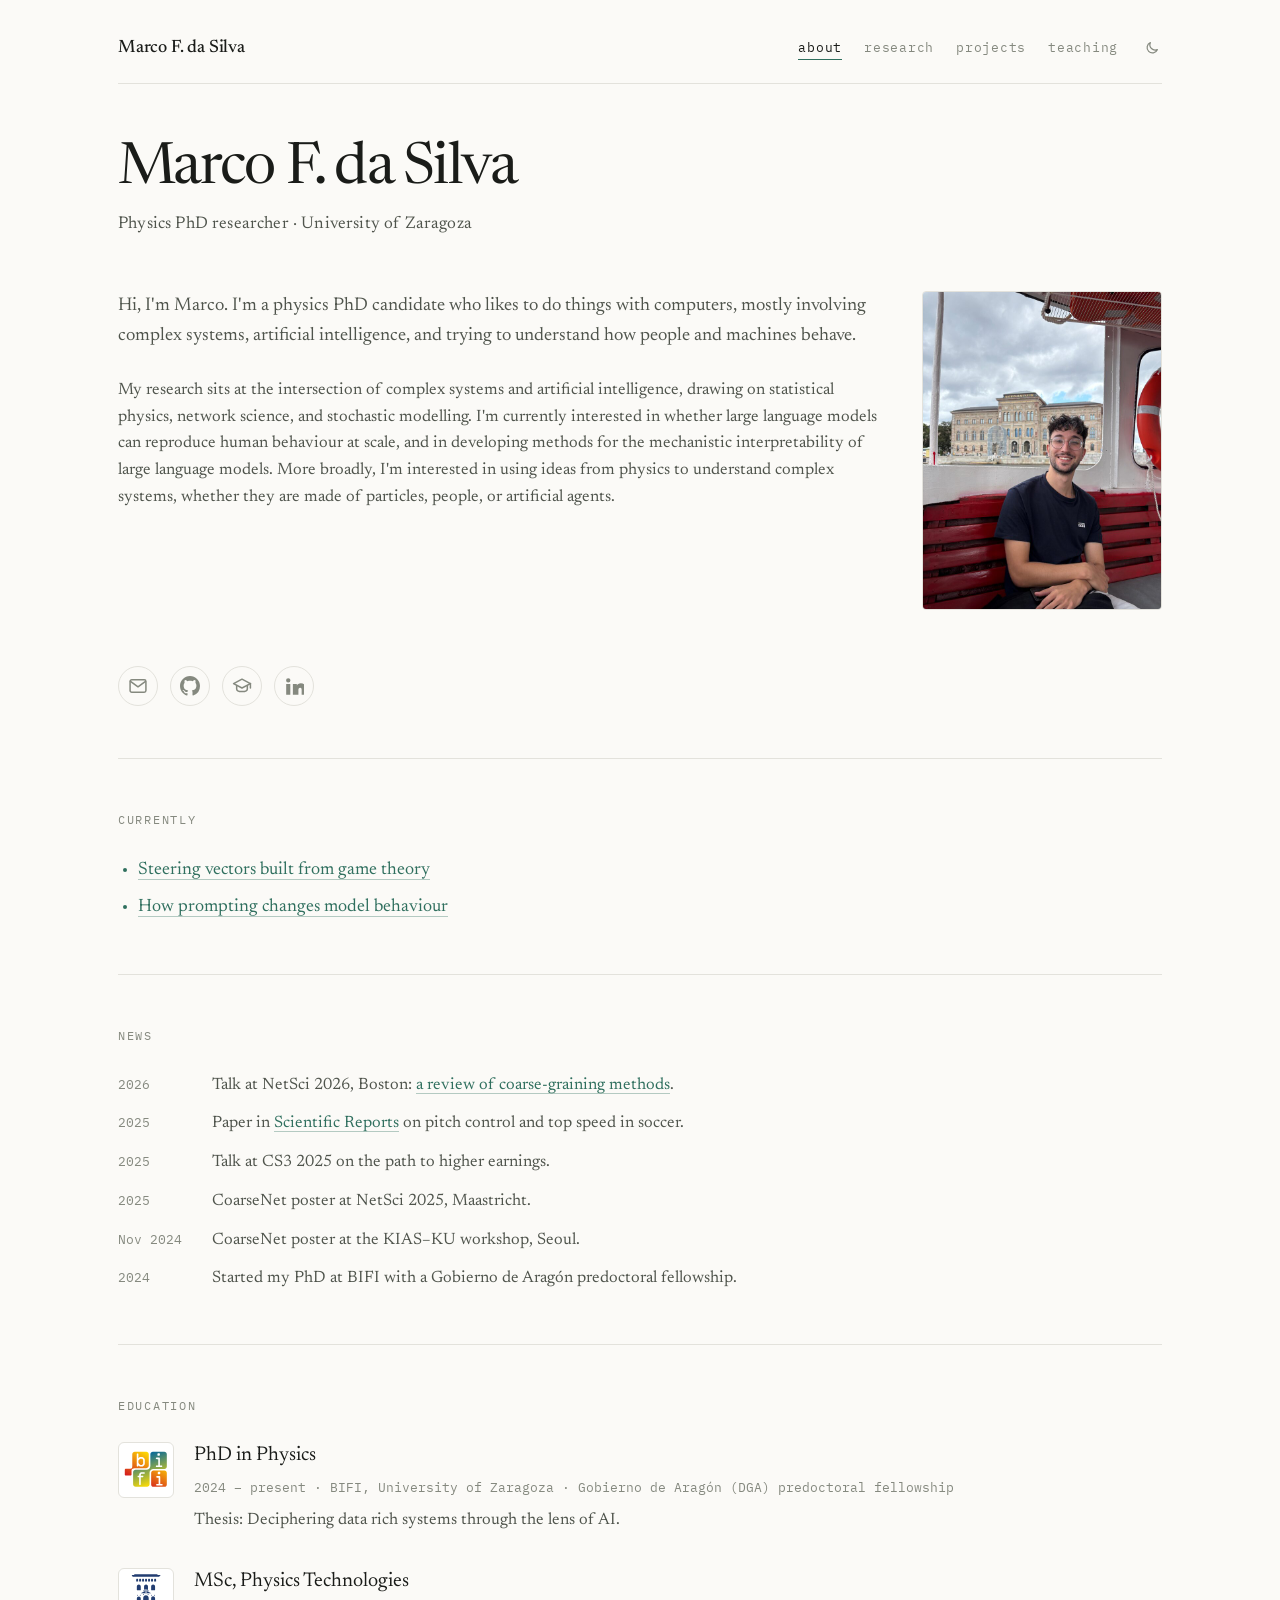
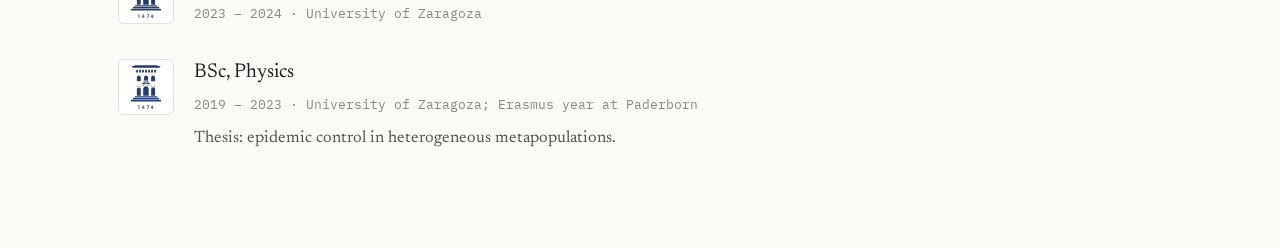
==== commit d61b02a1: "site: news list, short Currently links, theme toggle, shared card hover Home: Currently becomes two " ====
--- a/index.html
+++ b/index.html
@@ -5,7 +5,11 @@
 <meta name="viewport" content="width=device-width, initial-scale=1">
 <title>Marco F. da Silva</title>
 <link rel="stylesheet" href="https://fonts.googleapis.com/css2?family=Newsreader:ital,opsz,wght@0,6..72,300;0,6..72,400;0,6..72,500;1,6..72,300;1,6..72,400&family=IBM+Plex+Mono:wght@400;500&display=swap">
-<link rel="stylesheet" href="assets/style.css?v=4">
+<link rel="stylesheet" href="assets/style.css?v=6">
+<script>
+  // Apply a saved light/dark choice before first paint; with none saved, the OS preference applies.
+  try { const t = localStorage.getItem("theme"); if (t) document.documentElement.dataset.theme = t; } catch (e) {}
+</script>
 </head>
 <body>
 <div class="shell">
@@ -16,6 +20,7 @@
       <a href="research.html">research</a>
       <a href="projects.html">projects</a>
       <a href="teaching.html">teaching</a>
+      <button type="button" class="theme-toggle" aria-label="Toggle dark mode" title="Toggle dark mode"><svg class="moon" viewBox="0 0 24 24" width="16" height="16" aria-hidden="true" fill="none" stroke="currentColor" stroke-width="1.8" stroke-linecap="round" stroke-linejoin="round"><path d="M20 14.5A8 8 0 0 1 9.5 4a8 8 0 1 0 10.5 10.5z"/></svg><svg class="sun" viewBox="0 0 24 24" width="16" height="16" aria-hidden="true" fill="none" stroke="currentColor" stroke-width="1.8" stroke-linecap="round"><circle cx="12" cy="12" r="4"/><path d="M12 2.5v2M12 19.5v2M2.5 12h2M19.5 12h2M5.3 5.3l1.4 1.4M17.3 17.3l1.4 1.4M5.3 18.7l1.4-1.4M17.3 6.7l1.4-1.4"/></svg></button>
     </div>
   </nav>
 
@@ -40,16 +45,22 @@
     <div class="rule"></div>
     <div class="block">
       <div class="eyebrow">Currently</div>
-      <div class="items">
-        <div class="item">
-          <h3>Can we build steering vectors from game theory?</h3>
-          <p class="body measure">Game theory gives us principled ways to distinguish behaviours such as cooperation, altruism, and selfishness through the choices agents make. Can we use these results to construct steering vectors directly from behavioural outcomes, rather than from personality descriptions?</p>
-        </div>
-        <div class="item">
-          <h3>How does prompting change model behaviour?</h3>
-          <p class="body measure">Small changes in how a question is framed can lead to different choices from a model. I am exploring whether linear probes can help us monitor these behavioural changes and understand how models represent different responses under different prompts.</p>
-        </div>
-      </div>
+      <ul class="now measure">
+        <li><a href="research.html#steering">Steering vectors built from game theory</a></li>
+        <li><a href="research.html#prompting">How prompting changes model behaviour</a></li>
+      </ul>
+    </div>
+    <div class="rule"></div>
+    <div class="block">
+      <div class="eyebrow">News</div>
+      <ul class="news">
+        <li><span class="when">2026</span><span>Talk at NetSci 2026, Boston: <a href="research.html#talks">a review of coarse-graining methods</a>.</span></li>
+        <li><span class="when">2025</span><span>Paper in <a href="https://doi.org/10.1038/s41598-025-22778-6">Scientific Reports</a> on pitch control and top speed in soccer.</span></li>
+        <li><span class="when">2025</span><span>Talk at CS3 2025 on the path to higher earnings.</span></li>
+        <li><span class="when">2025</span><span>CoarseNet poster at NetSci 2025, Maastricht.</span></li>
+        <li><span class="when">Nov 2024</span><span>CoarseNet poster at the KIAS–KU workshop, Seoul.</span></li>
+        <li><span class="when">2024</span><span>Started my PhD at BIFI with a Gobierno de Aragón predoctoral fellowship.</span></li>
+      </ul>
     </div>
     <div class="rule"></div>
     <div class="block">
@@ -82,5 +93,13 @@
     </div>
   </section>
 </div>
+<script>
+  document.querySelector(".theme-toggle").addEventListener("click", () => {
+    const root = document.documentElement;
+    const dark = root.dataset.theme ? root.dataset.theme === "dark" : matchMedia("(prefers-color-scheme: dark)").matches;
+    root.dataset.theme = dark ? "light" : "dark";
+    try { localStorage.setItem("theme", root.dataset.theme); } catch (e) {}
+  });
+</script>
 </body>
 </html>
--- a/assets/style.css
+++ b/assets/style.css
@@ -70,6 +70,17 @@
 .navlinks a:hover { color: var(--soft); }
 .navlinks a[aria-current="page"] { color: var(--ink); border-bottom-color: var(--accent); }
 .navlinks a:focus-visible { outline: 2px solid var(--accent); outline-offset: 3px; }
+.theme-toggle { align-self: center; display: inline-flex; padding: 2px; margin-left: 2px; border: 0; background: none;
+                color: var(--faint); cursor: pointer; transition: color .15s; }
+.theme-toggle:hover { color: var(--accent); }
+.theme-toggle:focus-visible { outline: 2px solid var(--accent); outline-offset: 3px; border-radius: 3px; }
+.theme-toggle .sun { display: none; }
+:root[data-theme="dark"] .theme-toggle .sun { display: block; }
+:root[data-theme="dark"] .theme-toggle .moon { display: none; }
+@media (prefers-color-scheme: dark) {
+  :root:not([data-theme="light"]) .theme-toggle .sun { display: block; }
+  :root:not([data-theme="light"]) .theme-toggle .moon { display: none; }
+}
 
 .page { display: flex; flex-direction: column; gap: 52px; }
 
@@ -89,6 +100,11 @@
 .meta { font-family: "IBM Plex Mono", ui-monospace, monospace; font-size: 13px; color: var(--faint); line-height: 1.6; }
 
 .block { display: flex; flex-direction: column; gap: 26px; }
+.now { margin: 0; padding-left: 1.1em; display: flex; flex-direction: column; gap: 8px; color: var(--soft); font-size: 18px; }
+.now li::marker { color: var(--accent); }
+.news { list-style: none; margin: 0; padding: 0; display: flex; flex-direction: column; gap: 12px; }
+.news li { display: grid; grid-template-columns: 76px minmax(0, 1fr); gap: 18px; align-items: baseline; color: var(--soft); }
+.news .when { font-family: "IBM Plex Mono", ui-monospace, monospace; font-size: 12.5px; color: var(--faint); }
 .intro { display: grid; grid-template-columns: minmax(0, 1fr) 240px; gap: 44px; align-items: start; }
 .portrait { width: 100%; height: auto; display: block; border: 1px solid var(--rule); border-radius: 4px; }
 @media (max-width: 780px) { .intro { grid-template-columns: minmax(0, 1fr); gap: 26px; } .portrait { max-width: 240px; } }
@@ -99,9 +115,19 @@
 .rule { height: 1px; background: var(--rule); }
 
 .pub { display: flex; flex-direction: column; gap: 10px; padding-left: 18px; border-left: 2px solid var(--accent); }
-.item.rail { padding-left: 18px; border-left: 2px solid var(--accent); }
-.item.edu { display: grid; grid-template-columns: 56px minmax(0, 1fr); gap: 20px; align-items: start; }
-.item.edu > .col { display: flex; flex-direction: column; gap: 9px; }
+.item.rail { padding-left: 18px; border-left: 2px solid var(--accent); position: relative; isolation: isolate; transition: transform .25s ease; }
+.item.rail::before { content: ""; position: absolute; inset: -12px -14px -12px 0; z-index: -1; border-radius: 0 6px 6px 0;
+                              background: color-mix(in oklab, var(--ink) 3.5%, transparent); opacity: 0; transition: opacity .25s ease; }
+.item.rail:hover { transform: translateY(-2px); }
+.item.rail:hover::before { opacity: 1; }
+.item.rail .plate { overflow: hidden; }
+.item.rail .plate img { transition: transform .4s ease; }
+.item.rail:hover .plate img { transform: scale(1.04); }
+@media (prefers-reduced-motion: reduce) {
+  .item.rail, .item.rail:hover, .item.rail:hover .plate img { transform: none; }
+}
+.edu { display: grid; grid-template-columns: 56px minmax(0, 1fr); gap: 20px; align-items: start; }
+.edu > .col { display: flex; flex-direction: column; gap: 9px; }
 .badge { width: 56px; height: 56px; padding: 5px; display: flex; align-items: center; justify-content: center;
          background: #fff; border: 1px solid var(--rule); border-radius: 6px; }
 .badge img { max-width: 100%; max-height: 100%; display: block; }
